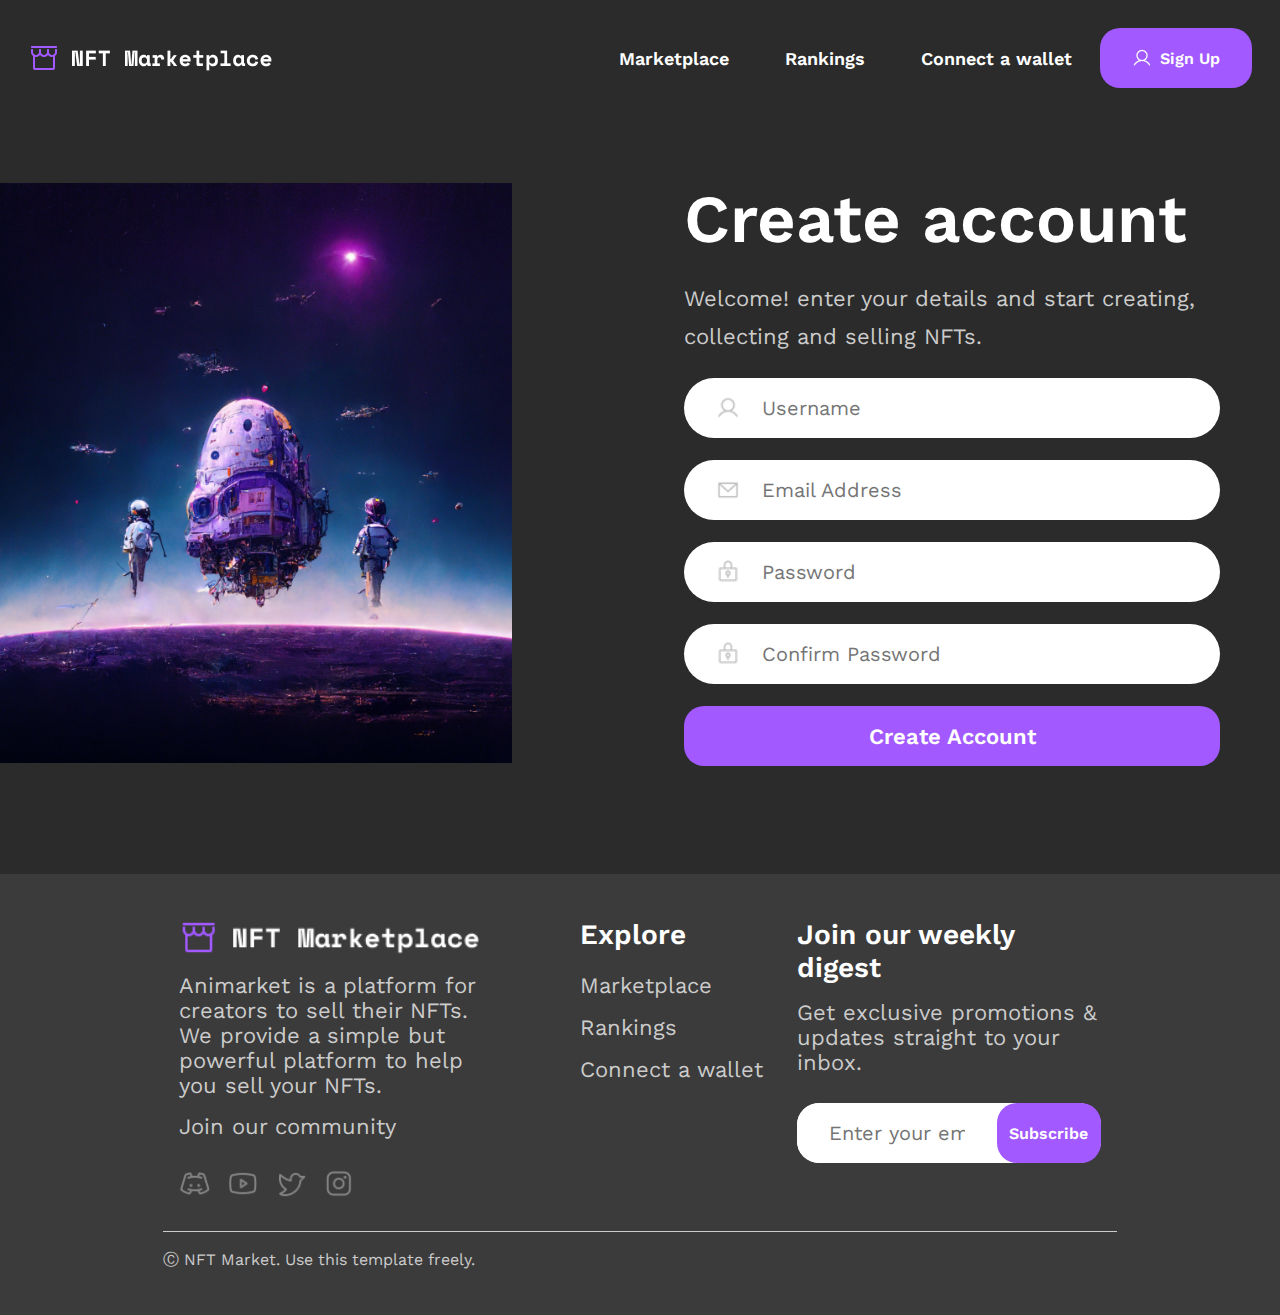
==== create-account.html @ fefdd514 "create wallet and create account added" ====
<!DOCTYPE html>
<html lang="en">
  <head>
    <meta charset="UTF-8" />
    <meta name="viewport" content="width=device-width, initial-scale=1.0" />
    <link rel="stylesheet" href="style.css" />
    <title>MintMarket | Signup</title>
  </head>
  <body>
    <header class="header">
        <img src="./assets/logo.png" alt="logo" />
    
        <nav>
          <ul>
            <li>Marketplace</li>
            <li>Rankings</li>
            <li>Connect a wallet</li>
            <button><img src="./assets/User.png" alt="" /> Sign Up</button>
          </ul>
        </nav>
      </header>

<div class="create-account">
<img src="./assets/create-account-banner.png" alt="">
        <form>

            <h1>Create account</h1>

            <p>Welcome! enter your details and start creating, collecting and selling NFTs.</p>

<div class="myInput">
    <img src="./assets/name.png" alt="">
    <input type="text" placeholder="Username">
</div>

<div class="myInput">
    <img src="./assets/email.png" alt="">

    <input type="email" placeholder="Email Address">
</div>

<div class="myInput">
    <img src="./assets/LockKey.png" alt="">

    <input type="password" placeholder="Password">
</div>

<div class="myInput">
    <img src="./assets/LockKey.png" alt="">

    <input type="password" placeholder="Confirm Password">
</div>

<button class="btn">Create Account</button>

        </form>
</div>

      <footer>

        <div class="top">
          <div class="first">
            <img src="./assets/logo.png" alt="logo">
            <p>Animarket is a platform for creators to sell their NFTs. We provide a simple but powerful platform to
              help you sell your NFTs.</p>
      
            <h5>Join our community</h5>
      
            <div class="social">
              <img src="./assets/DiscordLogo.png" alt="instagram">
              <img src="./assets/YoutubeLogo.png" alt="facebook">
              <img src="./assets/TwitterLogo.png" alt="twitter">
              <img src="./assets/InstagramLogo.png" alt="linkedin">
            </div>
          </div>
          <div class="second">
            <h5>Explore</h5>
            <ul>
              <li>Marketplace</li>
              <li>Rankings</li>
              <li>Connect a wallet</li>
            </ul>
          </div>
    
          <div class="third">
            <h5>Join our weekly digest</h5>
            <p>Get exclusive promotions & updates straight to your inbox.</p>
            <form>
              <input type="text" name="" id="" placeholder="Enter your email here" required>
              <button class="btn">Subscribe</button>
            </form>
          </div>
        </div>
    
        <div class="bottom">
          Ⓒ NFT Market. Use this template freely.
        </div>
    
        </div>
    
    
      </footer>
  </body>
<script src="./script.js"></script>
</html>
---- style.css ----
@import url('https://fonts.googleapis.com/css2?family=Work+Sans:ital,wght@0,100..900;1,100..900&display=swap');

:root {
    --pri-color: #A259FF;
    --white-color: #fff;
    --blur-back: #3B3B3B;
}

* {
    margin: 0;
    padding: 0;
    box-sizing: border-box;
    font-family: "Work Sans", sans-serif;
    color: #fff;
}

::-webkit-scrollbar {
    width: 8px;
    height: 8px;
    background-color: #3B3B3B;
    border-radius: 8px;
}

::-webkit-scrollbar-thumb {
    background-color: var(--pri-color);
    border-radius: 8px;
}

body {
    background-color: #2B2B2B;
    display: flex;
    align-items: center;
    flex-direction: column;
}

header {
    padding: 28px;
    width: 100%;
    color: white;
    display: flex;
    justify-content: space-between;
    position: sticky;
    top: 0;
    background-color: #2B2B2B;
    z-index: 999;
}

header img {

    object-fit: contain;
}

header ul {
    width: 100%;
    display: flex;
    align-items: center;
}

header li {
    list-style: none;
    display: inline;
    margin: 0 28px;
    font-size: 18px;
    font-weight: 600;
    cursor: pointer;
    transition: all 0.3s ease;
}

header li:hover {
    color: var(--pri-color);
}

header button {
    background-color: var(--pri-color);
    color: var(--white-color);
    width: 152px;
    height: 60px;
    border: none;
    outline: none;
    border-radius: 20px;
    display: flex;
    justify-content: center;
    align-items: center;
    gap: 8px;
    font-size: 16px;
    font-weight: 600;
    cursor: pointer;
    transition: all 0.3s ease-in;
}

header button:hover {
    background-color: #8933fa;
}

main {
    margin-top: 100px;
    display: flex;
    justify-content: center;
    flex-direction: column;
    align-items: center;
    max-width: 75%;
}

@media screen and (max-width: 1375px) {
    main {
        max-width: 85%;
    }
}

main .hero {
    display: flex;
    justify-content: space-between;
    align-items: center;
    gap: 18px;
    width: 100%;
    margin-bottom: 24px;
}

main .hero .left {
    width: 50%;
}

main .hero .left h1 {
    font-size: 67px;
}

main .hero .left p {
    font-size: 22px;
    line-height: 36px;
    margin-bottom: 14px;
    font-weight: 400;
}

main .hero .left .hero-info {
    margin-top: 44px;
    display: flex;
    justify-content: start;
    gap: 10%;
}

@media screen and (max-width: 1375px) {
    main .hero .left .hero-info {
        gap: 10%;
    }
}

main .hero .left .hero-info .count {
    font-size: 48px;
}

@media screen and (max-width: 1375px) {
    main .hero .left .hero-info .count {
        font-size: 36px;
    }
}

main .hero .left .hero-info p {
    font-size: 28px;
}

@media screen and (max-width: 1375px) {
    main .hero .left .hero-info p {
        font-size: 22px;
    }
}

main .hero .right {
    width: 50%;
    display: flex;
    align-items: end;
    flex-direction: column;
}

main .hero .right .bio {
    gap: 12px;
    font-size: 22px;
    font-weight: 500;
    background-color: var(--blur-back);
    width: 90%;
    padding: 28px 22px;
    border-bottom-left-radius: 20px;
    border-bottom-right-radius: 20px;
    height: fit-content;
}

main .hero .right .bio div {
    margin-top: 14px;
    display: flex;
    align-items: center;
    gap: 12px;
    font-size: 18px;
    font-weight: normal;
}

main .hero .right .bio div img {
    width: 24px;
}

main .hero .right img {
    width: 90%;
}


.collection {
    margin-top: 6.5rem;
    text-align: start;
    width: 100%;
}

.collection h2 {
    font-size: 46px;
    margin-bottom: 12px;
    font-weight: 600;
}

.collection p {
    font-size: 32px;
    font-weight: 300;
}

/* common  */

.btn {
    background-color: var(--pri-color);
    color: var(--white-color);
    font-size: 16px;
    font-weight: 600;
    width: 184px;
    height: 60px;
    border: none;
    outline: none;
    border-radius: 20px;
    display: flex;
    justify-content: center;
    align-items: center;
    gap: 8px;
    cursor: pointer;
    transition: all 0.3s ease;
}

.btn:hover {
    background-color: #8933fa;
    scale: 1.1;
}

.btn-outlined {
    background-color: transparent;
    color: var(--pri-color);
    border: 1px solid var(--pri-color);
    outline: none;
    border-radius: 20px;
    display: flex;
    justify-content: center;
    align-items: center;
    gap: 8px;
    cursor: pointer;
    transition: all 0.3s ease;
    padding: 16px 32px;
    font-size: 16px;
}

.btn-outlined:hover {
    background-color: var(--pri-color);
    color: var(--white-color);
}

.btn-outlined .RocketLaunch {
    display: none;
}

.btn-outlined:hover .RocketLaunch {
    display: inline;
}

.btn-outlined:hover .outlined-rocket {
    display: none;
}

.trending-collections {
    display: flex;
    justify-content: center;
    align-items: center;
    gap: 5%;
    margin: 44px 0;
}

.trending-collections .myData {
    width: 100%;
}

.trending-collections .myData .mainImg {
    width: 100%;
    border-radius: 20px;
    cursor: pointer;
    transition: all 0.3s ease;
    object-fit: contain;
}

.trending-collections .myData .sub-collection {
    margin-top: 12px;
    display: flex;
    gap: 12px;
    width: 100%;
}

.trending-collections .myData .sub-collection img {
    width: 100%;
    cursor: pointer;
    transition: all 0.3s ease;
    object-fit: contain;
}

.trending-collections .myData .creator {
    margin-top: 12px;
}

.trending-collections .myData .creator h2 {
    font-size: 31px;
    font-weight: 600;
    cursor: pointer;
}

.trending-collections .myData .creator .about {
    display: flex;
    align-items: center;
    gap: 12px;
    margin-top: 12px;
}

.trending-collections .myData .creator .about p {
    font-size: 20px;
    font-weight: 350;
}

.creators {
    width: 100%;
    margin: 67px 0;

}

.creators .top {
    display: flex;
    justify-content: space-between;
    align-items: center;
    width: 100%;
}


.creators .top .left h2 {
    font-size: 46px;
    margin-bottom: 12px;
    font-weight: 600;
}

.creators .top .left p {
    font-size: 32px;
    font-weight: 300;
}

.top-creators {
    display: flex;
    justify-content: start;
    align-items: center;
    flex-wrap: wrap;
    gap: 36px;
    margin-top: 44px;
    width: 100%;
}

.top-creators .creator {
    position: relative;
}

.top-creators .creator .rank {
    position: absolute;
    top: 16px;
    z-index: 10;
    left: 16px;
    padding: 5px 9px;
    border-radius: 50%;
    background: #2B2B2B;
    color: #858584;
}

.top-creators .creator {
    display: flex;
    flex-direction: column;
    align-items: center;
    gap: 22px;
    background-color: var(--blur-back);
    padding: 20px;
    border-radius: 20px;
    width: 240px;
    text-align: center;
}

.top-creators .creator .info h4 {
    margin: 10px 0;
    font-size: 24px;
}

.top-creators .creator .info p {
    font-size: 18px;
    font-weight: 300;
    margin-top: 16px;
}

.top-creators .creator .info p span {
    color: #858584;
}

.categories {
    width: 100%;
}

.heading {
    font-size: 46px;
    font-weight: 600;
    margin: 44px 0;
}

.categories .cat-data {
    display: flex;
    gap: 36px;
    flex-wrap: wrap;
    justify-content: flex-start;
}

.categories .cat-data .cat {
    width: 240px;
    margin-bottom: 30px;
    transition: all 0.3s ease;
}

.categories .cat-data .cat:hover {
    transform: scale(1.1);
}

.categories .cat-data .cat img {
    object-fit: contain;
    width: 100%;
    margin: 0;

}

.categories .cat-data .cat .about {
    width: 100%;
    background-color: var(--blur-back);
    padding: 20px;
    margin: 0;
    border-bottom-right-radius: 16px;
    border-bottom-left-radius: 16px;
}

.categories .cat-data .cat .about h4 {
    font-size: 22px;
}

.discover-nfts{
    width: 100%;
    margin: 44px 0;
}

.discover-nfts .top {
    display: flex;
    justify-content: space-between;
    align-items: center;
    gap: 16px;
    width: 100%;
}


.discover-nfts .top .left h2 {
    font-size: 46px;
    margin-bottom: 12px;
    font-weight: 600;
}

.discover-nfts .top .left p {
    font-size: 32px;
    font-weight: 300;
}


.discover-nfts .content {
    display: flex;
    justify-content: flex-start;
    align-items: center;
    flex-wrap: wrap;
    gap: 36px;
    margin-top: 44px;
    width: 100%;
}

.discover-nfts .content .card {
    width: 440px;
    transition: all 0.3s ease;
    cursor: pointer;
}

.discover-nfts .content .card:hover {
    transform: scale(1.1);
}

.discover-nfts .content .card img {
    object-fit: cover;
    width: 100%;
    margin: 0;
}

.discover-nfts .content .card .info {
    width: 100%;
    background-color: var(--blur-back);
    padding: 20px;
    margin: 0;
    border-bottom-right-radius: 16px;
    border-bottom-left-radius: 16px;
}


.discover-nfts .content .card .info h4 {
    font-size: 32px;
    font-weight: 500;
}

.discover-nfts .content .card .info .about {
    display: flex;
    align-items: center;
    margin: 32px 0;
    gap: 12px;
    font-size: 18px;
}

.discover-nfts .content .card .info .about img{
    width: 32px;
    height: 32px;
    border-radius: 50%;
    object-fit: cover;
}

.discover-nfts .content .card .info .price{
    display: flex;
    justify-content: space-between;
    align-items: center;
    font-size: 22px;
    font-weight: 500;
}

.discover-nfts .content .card .info .price div .priceHeading{
    font-size: 16px;
    font-weight: 400;
    color: #858584;
}

.discover-nfts .content .card .info .price div .priceInfo{
        font-size: 22px;
        margin-top: 6px;
        font-weight: 400;
}
.how-works{
    width: 100%;
    margin: 44px 0;
}

.how-works h2 {
    font-size: 46px;
    margin-bottom: 12px;
    font-weight: 600;
}

.how-works p {
    font-size: 32px;
    font-weight: 300;
}


.how-works .content {
    display: flex;
    justify-content: flex-start;
    align-items: center;
    flex-wrap: wrap;
    gap: 36px;
    margin-top: 44px;
    width: 100%;
}

.how-works .content .card {
    width: 440px;
    transition: all 0.3s ease;
    cursor: pointer;
    background-color: var(--blur-back);
    border-radius: 22px;
    display: flex;
    flex-direction: column;
    justify-content: center;
    align-items: center;
    text-align: center;
}

.how-works .content .card img {
    object-fit: contain;
    width: 250px;
    height: 250px;    
}

.how-works .content .card .info {
    width: 100%;
    padding: 20px;
    margin: 0;
}

.how-works .content .card .info h4 {
    font-size: 24px;
    font-weight: 500;
}

.how-works .content .card .info p {
    font-size: 16px;
    font-weight: 300;
    margin-top: 12px;
    padding: 0 16px;
}

.join-us{
    background-color: var(--blur-back);
    padding: 44px;
    border-radius: 22px;
    width: 100%;
    margin: 44px 0;
    display: flex;
    justify-content: start;
    align-items: center;
    gap: 166px;
}

.join-us div h1{
    font-size: 46px;
    font-weight: 500;
}

.join-us div p{
    font-size: 32px;
    font-weight: 300;
    margin: 12px 0;
}

.join-us form{
    margin-top: 22px;
    display: flex;
    width: 100%;
    max-width: 600px;
    background-color: var(--white-color);
    border-radius: 22px;
}


.join-us form input{
    width: 100%;
    border-radius: 22px;
    color: #2B2B2B;
    border: none;
    outline: none;
    font-size: 20px;
    font-weight: normal;
    background-color: var(--white-color);
    padding: 0 32px;
}

.join-us form button{
    width: 250px;
}

.join-us form button img{
    object-fit: contain;
    width: 24px;
    height: auto;
}


footer {
    width: 100%;
    margin-top: 44px;
    background-color: var(--blur-back);
    padding: 44px;
    display: flex;
    align-items: center;
    flex-direction: column;
}

footer .top {
    width: 80%;
    padding: 0 16px;
    display: flex;
    justify-content: space-between;
    color: #858584;
}

footer .top .first {
    display: flex;
    flex-direction: column;
    gap: 16px;
    font-size: 24px;
    color: #858584;
    width: 33%;

}

footer .top .first h5 {
    font-size: 22px;
    font-weight: normal;
    color: #cccccc;
}

footer .top .first p {
    font-size: 22px;
    font-weight: normal;
    color: #cccccc;
}

footer .top .first img {
    width: 300px;
    height: auto;
    object-fit: contain;
}

footer .top .first .social {
    display: flex;
    gap: 16px;
    margin-top: 12px;
    cursor: pointer;
}

footer .top .first .social img {
    width: 32px;
    height: 32px;
    object-fit: contain;
}

footer .top .second {
    display: flex;
    flex-direction: column;
    padding-left: 10%;
    gap: 16px;
    font-size: 24px;
    color: #858584;
    width: 33%;
}

footer .top .second h5 {
    font-size: 28px;
    font-weight: 600;
    color: #fff;
}

footer .top .second ul {
    margin-top: 6px;
    display: flex;
    flex-direction: column;
    gap: 16px;
}

footer .top .second ul li {
    font-size: 22px;
    font-weight: normal;
    list-style-type: none;
    color: #cccccc;
    cursor: pointer;
    border-bottom: 1px solid transparent;
    width: fit-content;
    transition: all 0.3s ease;
}

footer .top .second ul li:hover {
    color: #fff;
    border-bottom: 1px solid var(--pri-color);
}

footer .top .third {
    display: flex;
    flex-direction: column;
    gap: 16px;
    font-size: 24px;
    color: #858584;
    width: 33%;
}   

footer .top .third h5 {
    font-size: 28px;
    font-weight: 600;
    color: #fff;
}

footer .top .third p {
    font-size: 22px;
    font-weight: normal;
    color: #cccccc;
}

footer .top .third form {
    margin-top: 12px;
    display: flex;
    width: 100%;
    max-width: 600px;
    background-color: var(--white-color);
    border-radius: 22px;
}


footer .top .third form input{
    width: 100%;
    border-radius: 22px;
    color: #2B2B2B;
    border: none;
    outline: none;
    font-size: 20px;
    font-weight: normal;
    background-color: var(--white-color);
    padding: 0 32px;
}

footer .bottom {
    border-top: 1px solid #cccccc ;
    margin-top: 32px;
    padding-top: 18px;
    display: flex;
    color: #cccccc;
    font-size: 16px;
    font-weight: normal;
    width: 80%;
}

/* create-account */

.create-account{
    display: flex;
    justify-content: flex-start;
    align-items: center;
    gap: 140px;
    padding: 32px 0;
    width: 100%;
}

.create-account img{
    width: 40%;
    height: auto;
    object-fit: contain;
}

.create-account form{
    display: flex;
    flex-direction: column;
    gap: 22px;
    width: 100%;
    max-width: 600px;
    background-color: transparent;
    border-radius: 22px;
    padding: 32px;
}

.create-account form h1{
    font-size: 67px;
    font-weight: 600;
    color: #fff;
}

.create-account form p{
    font-size: 22px;
    font-weight: normal;
    color: #cccccc;
    line-height: 38px;
}

.create-account form input{
    width: 100%;
    border-radius: 22px;
    color: #2B2B2B;
    border: none;
    outline: none;
    font-size: 20px;
    font-weight: normal;
    background-color: var(--white-color);
    padding: 0 22px;
    height: 60px;
}   

.create-account form button{
    font-size: 22px;
    width: 100%;
    height: 60px;
}

.create-account form .myInput{
    display: flex;
    align-items: center;
    background-color: var(--white-color);
    border-radius: 100px;
    padding: 0 32px;
    height: 60px;
}

.create-account form .myInput img{
    width: 24px;
    height: 24px;
    object-fit: contain;
}

.wallets{
    display: flex;
    flex-direction: column;
    gap: 12px;
    margin-top: 32px;
    width: 100%;
    max-width: 600px;
}


.wallets .wallet {
    display: flex;
    align-items: center;
    justify-content: start;
    border: 2px solid var(--pri-color);
    gap: 12px;
    width: 350px;
    height: 80px;
    border-radius: 22px;
    background-color: var(--blur-back);
    padding: 0 22px 0px 44px;
    cursor: pointer;
}

.wallets .wallet img{
    width: 44px;
    height: 44px;
    object-fit: contain;
}

.wallets .wallet p{
    font-size: 22px;
    font-weight: 550;
    color: var(--white-color);
}
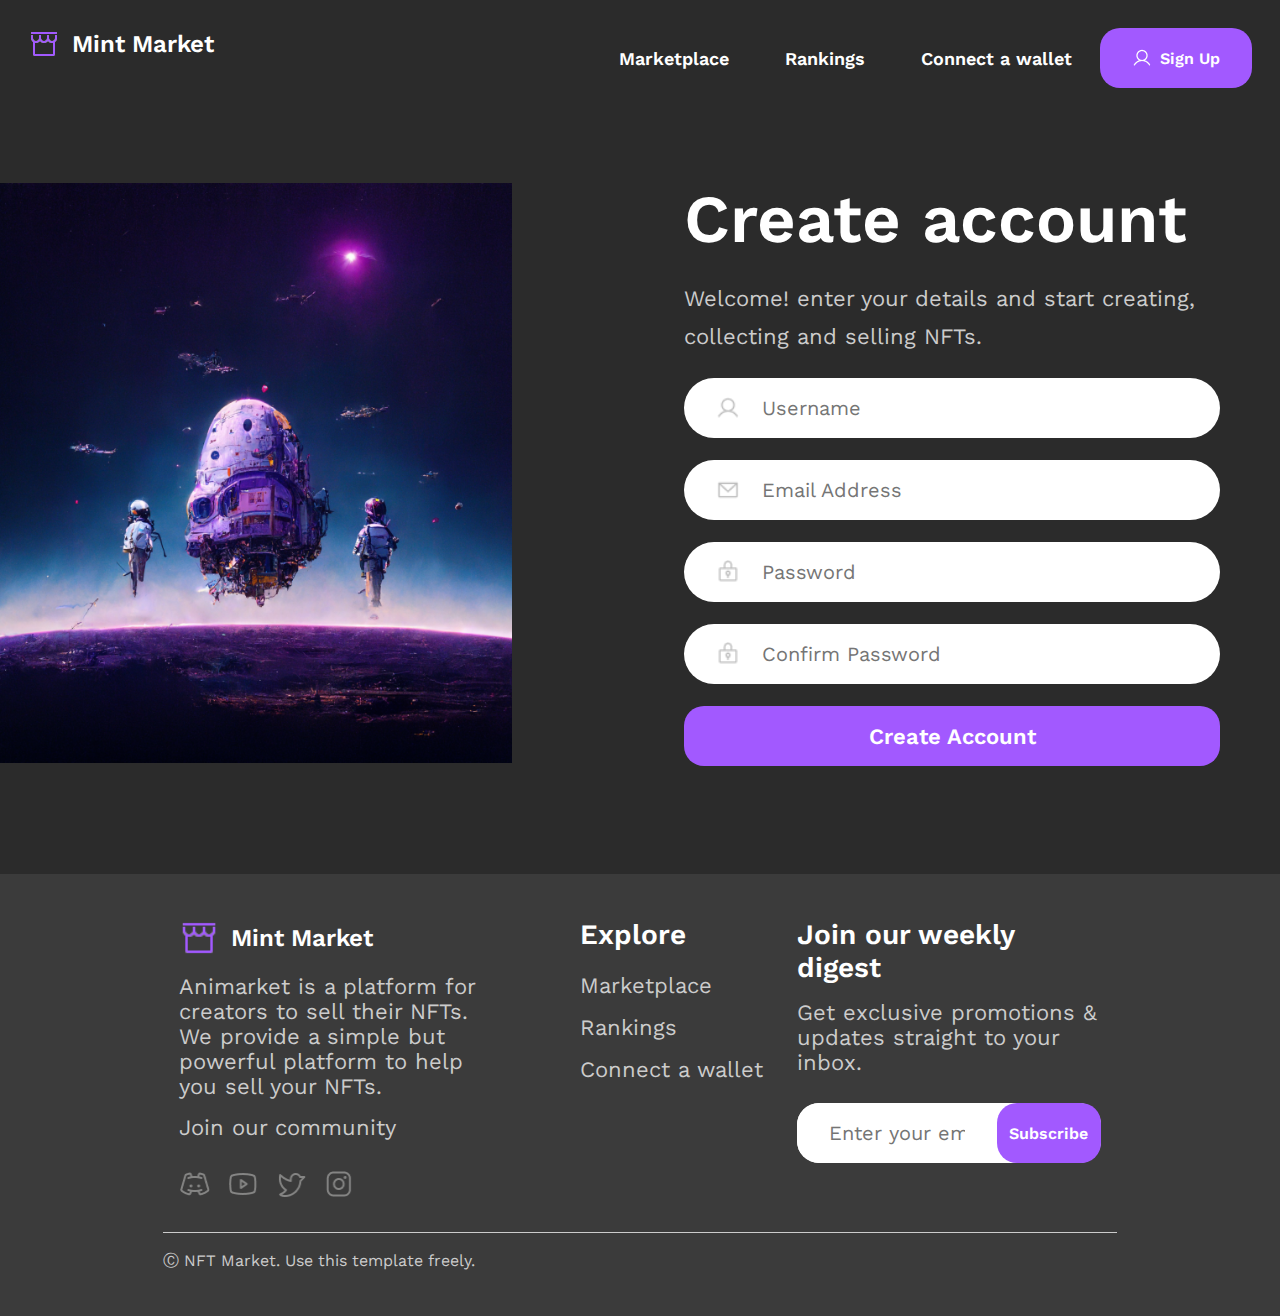
==== commit c5431763: "web complete" ====
--- a/create-account.html
+++ b/create-account.html
@@ -8,17 +8,22 @@
   </head>
   <body>
     <header class="header">
-        <img src="./assets/logo.png" alt="logo" />
-    
-        <nav>
-          <ul>
+      <div> <a href="/index.html"><img src="./assets/logo.png" alt="logo" /> <span>Mint Market</span></a></div>
+      <nav>
+        <ul>
+          <a href="/marketplace.html">
             <li>Marketplace</li>
+          </a>
+          <a href="/top-creators.html">
             <li>Rankings</li>
+          </a>
+          <a href="/wallet.html">
             <li>Connect a wallet</li>
-            <button><img src="./assets/User.png" alt="" /> Sign Up</button>
-          </ul>
-        </nav>
-      </header>
+          </a>
+          <button onclick="window.location.href = '/create-account.html';"><img src="./assets/User.png" alt="" /> Sign Up</button>
+        </ul>
+      </nav>
+    </header>
 
 <div class="create-account">
 <img src="./assets/create-account-banner.png" alt="">
@@ -56,50 +61,53 @@
         </form>
 </div>
 
-      <footer>
+<footer>
 
-        <div class="top">
-          <div class="first">
-            <img src="./assets/logo.png" alt="logo">
-            <p>Animarket is a platform for creators to sell their NFTs. We provide a simple but powerful platform to
+  <div class="top">
+      <div class="first">
+          <div class="logo">
+              <img src="./assets/logo.png" alt="logo">
+              <span>Mint Market</span>
+          </div>
+          <p>Animarket is a platform for creators to sell their NFTs. We provide a simple but powerful platform to
               help you sell your NFTs.</p>
-      
-            <h5>Join our community</h5>
-      
-            <div class="social">
+
+          <h5>Join our community</h5>
+
+          <div class="social">
               <img src="./assets/DiscordLogo.png" alt="instagram">
               <img src="./assets/YoutubeLogo.png" alt="facebook">
               <img src="./assets/TwitterLogo.png" alt="twitter">
               <img src="./assets/InstagramLogo.png" alt="linkedin">
-            </div>
           </div>
-          <div class="second">
-            <h5>Explore</h5>
-            <ul>
+      </div>
+      <div class="second">
+          <h5>Explore</h5>
+          <ul>
               <li>Marketplace</li>
               <li>Rankings</li>
               <li>Connect a wallet</li>
-            </ul>
-          </div>
-    
-          <div class="third">
-            <h5>Join our weekly digest</h5>
-            <p>Get exclusive promotions & updates straight to your inbox.</p>
-            <form>
+          </ul>
+      </div>
+
+      <div class="third">
+          <h5>Join our weekly digest</h5>
+          <p>Get exclusive promotions & updates straight to your inbox.</p>
+          <form>
               <input type="text" name="" id="" placeholder="Enter your email here" required>
               <button class="btn">Subscribe</button>
-            </form>
-          </div>
-        </div>
-    
-        <div class="bottom">
-          Ⓒ NFT Market. Use this template freely.
-        </div>
-    
-        </div>
-    
-    
-      </footer>
+          </form>
+      </div>
+  </div>
+
+  <div class="bottom">
+      Ⓒ NFT Market. Use this template freely.
+  </div>
+
+  </div>
+
+
+</footer>
   </body>
 <script src="./script.js"></script>
 </html>
--- a/style.css
+++ b/style.css
@@ -45,7 +45,18 @@
     z-index: 999;
 }
 
-header img {
+header div a{
+    display: flex;
+    align-items: center;
+    gap: 12px;
+}
+
+header div a span {
+    font-size: 24px;
+    font-weight: 600;
+}
+
+header div a img {
 
     object-fit: contain;
 }
@@ -105,6 +116,10 @@
     main {
         max-width: 85%;
     }
+}
+
+.active {
+    color: var(--pri-color) !important;
 }
 
 main .hero {
@@ -456,7 +471,7 @@
     font-size: 22px;
 }
 
-.discover-nfts{
+.discover-nfts {
     width: 100%;
     margin: 44px 0;
 }
@@ -531,14 +546,14 @@
     font-size: 18px;
 }
 
-.discover-nfts .content .card .info .about img{
+.discover-nfts .content .card .info .about img {
     width: 32px;
     height: 32px;
     border-radius: 50%;
     object-fit: cover;
 }
 
-.discover-nfts .content .card .info .price{
+.discover-nfts .content .card .info .price {
     display: flex;
     justify-content: space-between;
     align-items: center;
@@ -546,18 +561,19 @@
     font-weight: 500;
 }
 
-.discover-nfts .content .card .info .price div .priceHeading{
+.discover-nfts .content .card .info .price div .priceHeading {
     font-size: 16px;
     font-weight: 400;
     color: #858584;
 }
 
-.discover-nfts .content .card .info .price div .priceInfo{
-        font-size: 22px;
-        margin-top: 6px;
-        font-weight: 400;
-}
-.how-works{
+.discover-nfts .content .card .info .price div .priceInfo {
+    font-size: 22px;
+    margin-top: 6px;
+    font-weight: 400;
+}
+
+.how-works {
     width: 100%;
     margin: 44px 0;
 }
@@ -600,7 +616,7 @@
 .how-works .content .card img {
     object-fit: contain;
     width: 250px;
-    height: 250px;    
+    height: 250px;
 }
 
 .how-works .content .card .info {
@@ -621,7 +637,7 @@
     padding: 0 16px;
 }
 
-.join-us{
+.join-us {
     background-color: var(--blur-back);
     padding: 44px;
     border-radius: 22px;
@@ -633,18 +649,18 @@
     gap: 166px;
 }
 
-.join-us div h1{
+.join-us div h1 {
     font-size: 46px;
     font-weight: 500;
 }
 
-.join-us div p{
+.join-us div p {
     font-size: 32px;
     font-weight: 300;
     margin: 12px 0;
 }
 
-.join-us form{
+.join-us form {
     margin-top: 22px;
     display: flex;
     width: 100%;
@@ -654,7 +670,7 @@
 }
 
 
-.join-us form input{
+.join-us form input {
     width: 100%;
     border-radius: 22px;
     color: #2B2B2B;
@@ -666,11 +682,11 @@
     padding: 0 32px;
 }
 
-.join-us form button{
+.join-us form button {
     width: 250px;
 }
 
-.join-us form button img{
+.join-us form button img {
     object-fit: contain;
     width: 24px;
     height: auto;
@@ -703,6 +719,21 @@
     color: #858584;
     width: 33%;
 
+}
+
+footer .top .first .logo {
+    display: flex;
+    align-items: center;
+    gap: 12px;
+    cursor: pointer;
+    font-weight: 600;
+}
+
+
+footer .top .first .logo img {
+    width: 40px;
+    height: auto;
+    object-fit: contain;
 }
 
 footer .top .first h5 {
@@ -782,7 +813,7 @@
     font-size: 24px;
     color: #858584;
     width: 33%;
-}   
+}
 
 footer .top .third h5 {
     font-size: 28px;
@@ -806,7 +837,7 @@
 }
 
 
-footer .top .third form input{
+footer .top .third form input {
     width: 100%;
     border-radius: 22px;
     color: #2B2B2B;
@@ -819,7 +850,7 @@
 }
 
 footer .bottom {
-    border-top: 1px solid #cccccc ;
+    border-top: 1px solid #cccccc;
     margin-top: 32px;
     padding-top: 18px;
     display: flex;
@@ -831,7 +862,7 @@
 
 /* create-account */
 
-.create-account{
+.create-account {
     display: flex;
     justify-content: flex-start;
     align-items: center;
@@ -840,13 +871,13 @@
     width: 100%;
 }
 
-.create-account img{
+.create-account img {
     width: 40%;
     height: auto;
     object-fit: contain;
 }
 
-.create-account form{
+.create-account form {
     display: flex;
     flex-direction: column;
     gap: 22px;
@@ -857,20 +888,20 @@
     padding: 32px;
 }
 
-.create-account form h1{
+.create-account form h1 {
     font-size: 67px;
     font-weight: 600;
     color: #fff;
 }
 
-.create-account form p{
+.create-account form p {
     font-size: 22px;
     font-weight: normal;
     color: #cccccc;
     line-height: 38px;
 }
 
-.create-account form input{
+.create-account form input {
     width: 100%;
     border-radius: 22px;
     color: #2B2B2B;
@@ -881,15 +912,15 @@
     background-color: var(--white-color);
     padding: 0 22px;
     height: 60px;
-}   
-
-.create-account form button{
+}
+
+.create-account form button {
     font-size: 22px;
     width: 100%;
     height: 60px;
 }
 
-.create-account form .myInput{
+.create-account form .myInput {
     display: flex;
     align-items: center;
     background-color: var(--white-color);
@@ -898,13 +929,13 @@
     height: 60px;
 }
 
-.create-account form .myInput img{
+.create-account form .myInput img {
     width: 24px;
     height: 24px;
     object-fit: contain;
 }
 
-.wallets{
+.wallets {
     display: flex;
     flex-direction: column;
     gap: 12px;
@@ -928,14 +959,501 @@
     cursor: pointer;
 }
 
-.wallets .wallet img{
+.wallets .wallet img {
     width: 44px;
     height: 44px;
     object-fit: contain;
 }
 
-.wallets .wallet p{
+.wallets .wallet p {
     font-size: 22px;
     font-weight: 550;
     color: var(--white-color);
+}
+
+.top-artists {
+    text-align: left;
+    width: 100%;
+}
+
+.top-artists h1 {
+    font-size: 67px;
+    font-weight: 600;
+    width: 100%;
+    color: #fff;
+}
+
+.top-artists p {
+    width: 100%;
+    font-size: 22px;
+    margin-top: 12px;
+    font-weight: normal;
+    color: #cccccc;
+    line-height: 38px;
+}
+
+.top-artists .artist-header {
+    display: grid;
+    grid-template-columns: 0.5fr 5fr 2fr 2fr 2fr;
+    border: 2px solid #3B3B3B;
+    border-radius: 22px;
+    gap: 12px;
+    width: 100%;
+    margin-top: 12px;
+    padding: 16px;
+}
+
+.top-artists .artist-header p {
+    color: #858584;
+    font-size: 18px;
+    padding: 0 10px;
+    font-weight: normal;
+    margin: 0;
+}
+
+
+.top-artists .artists {
+    display: grid;
+    grid-template-columns: 0.5fr 5fr 2fr 2fr 2fr;
+    padding: 16px 0;
+    width: 100%;
+    margin-top: 12px;
+}
+
+.top-artists .artists .artist {
+    display: contents;
+    background-color: var(--blur-back) !important;
+    border-radius: 22px;
+    cursor: pointer;
+    padding: 16px 0;
+    transition: all 0.3s ease;
+}
+
+.top-artists .artists .artist .index {
+    border-top-left-radius: 22px;
+    border-bottom-left-radius: 22px;
+}
+
+.top-artists .artists .artist .volume {
+    border-top-right-radius: 22px;
+    border-bottom-right-radius: 22px;
+}
+
+.top-artists .artists .artist p,
+.top-artists .artists .artist .artist-info {
+    display: flex;
+    padding: 10px 16px;
+    align-items: center;
+    gap: 12px;
+    font-size: 20px;
+    font-weight: 350;
+    color: var(--white-color);
+    background-color: #3B3B3B;
+    margin: 0;
+    margin-bottom: 16px;
+}
+
+.top-artists .artists .artist .artist-info p {
+    font-weight: 550;
+}
+
+.top-artists .artists .artist .change {
+    color: #00AC4F;
+}
+
+.top-artists .artists .artist img {
+    width: 52px;
+    height: 52px;
+    object-fit: cover;
+    border-radius: 50%;
+}
+
+.hero-market {
+    margin: 44px 0;
+    width: 80%;
+
+}
+
+.hero-market h1 {
+    font-size: 67px;
+    font-weight: 600;
+    width: 100%;
+    color: #fff;
+}
+
+.hero-market p {
+    width: 100%;
+    font-size: 22px;
+    margin-top: 12px;
+    font-weight: normal;
+    color: #cccccc;
+    line-height: 38px;
+}
+
+.hero-market form {
+    margin-top: 44px;
+    display: flex;
+    align-items: center;
+    justify-content: space-between;
+    width: 100%;
+    border: 2px solid #3B3B3B;
+    border-radius: 22px;
+    padding: 13px 16px;
+    background-color: transparent;
+    gap: 12px;
+}
+
+.hero-market form input {
+    width: 100%;
+    border: none;
+    outline: none;
+    background-color: transparent;
+    color: #fff;
+    font-size: 18px;
+}
+
+.hero-market form button {
+    border: none;
+    outline: none;
+    display: flex;
+    justify-content: center;
+    align-items: center;
+    cursor: pointer;
+    background-color: transparent;
+}
+
+
+.market-main {
+    background-color: var(--blur-back);
+    width: 100%;
+    display: flex;
+    justify-content: center;
+
+}
+
+
+.market {
+    padding: 44px;
+    display: flex;
+    justify-content: start;
+    flex-wrap: wrap;
+    gap: 36px;
+    width: 80%;
+}
+
+.market .market-content {
+    display: flex;
+    justify-content: flex-start;
+    align-items: center;
+    flex-wrap: wrap;
+    gap: 36px;
+    margin-top: 44px;
+}
+
+.market .market-content .card {
+    width: 440px;
+    transition: all 0.3s ease;
+    cursor: pointer;
+}
+
+.market .market-content .card:hover {
+    transform: scale(1.1);
+}
+
+.market .market-content .card img {
+    object-fit: cover;
+    width: 100%;
+    margin: 0;
+}
+
+.market .market-content .card .info {
+    width: 100%;
+    background-color: #2B2B2B;
+    padding: 20px;
+    margin: 0;
+    border-bottom-right-radius: 16px;
+    border-bottom-left-radius: 16px;
+}
+
+
+.market .market-content .card .info h4 {
+    font-size: 32px;
+    font-weight: 500;
+}
+
+.market .market-content .card .info .about {
+    display: flex;
+    align-items: center;
+    margin: 32px 0;
+    gap: 12px;
+    font-size: 18px;
+}
+
+.market .market-content .card .info .about img {
+    width: 32px;
+    height: 32px;
+    border-radius: 50%;
+    object-fit: cover;
+}
+
+.market .market-content .card .info .price {
+    display: flex;
+    justify-content: space-between;
+    align-items: center;
+    font-size: 22px;
+    font-weight: 500;
+}
+
+.market .market-content .card .info .price div .priceHeading {
+    font-size: 16px;
+    font-weight: 400;
+    color: #858584;
+}
+
+.market .market-content .card .info .price div .priceInfo {
+    font-size: 22px;
+    margin-top: 6px;
+    font-weight: 400;
+}
+
+.detail-header {
+    width: 100%;
+}
+
+.detail-header img {
+    width: 100%;
+    height: 60vh;
+    object-fit: cover;
+}
+
+
+.nft-info {
+    display: flex;
+    justify-content: space-between;
+    align-items: flex-start;
+    margin: 44px 0;
+    width: 80%;
+    gap: 12px;
+}
+
+.nft-info .left {
+    width: 60%;
+}
+
+.nft-info .left h2 {
+    font-size: 46px;
+    margin-bottom: 12px;
+    font-weight: 600;
+}
+
+.nft-info .left p {
+    font-size: 18px;
+    margin-bottom: 12px;
+    font-weight: normal;
+    color: var(--white-color);
+    line-height: 38px;
+}
+
+.nft-info .left b {
+    font-size: 18px;
+    margin-top: 12px;
+    color: #858584;
+    font-weight: 600;
+    line-height: 38px;
+}
+
+.nft-info .left .creator {
+    display: flex;
+    align-items: center;
+    gap: 12px;
+    margin: 12px 0;
+}
+
+.nft-info .left .creator img {
+    width: 40px;
+    height: 40px;
+    border-radius: 50%;
+    object-fit: cover;
+}
+
+.nft-info .left .creator span {
+    font-size: 18px;
+    font-weight: 500;
+}
+
+.nft-info .left .tags {
+    display: flex;
+    align-items: center;
+    gap: 12px;
+    margin: 12px 0;
+}
+
+.nft-info .left .tags button {
+    padding: 8px 14px;
+    background-color: var(--blur-back);
+    border: none;
+    border-radius: 12px;
+    color: var(--white-color);
+    font-size: 14px;
+}
+
+.nft-info .right {
+    width: 40%;
+    display: flex;
+    flex-direction: column;
+    align-items: flex-end;
+}
+
+.box {
+    background-color: var(--blur-back);
+    padding: 20px;
+    border-radius: 16px;
+    width: fit-content;
+    display: flex;
+    flex-direction: column;
+    align-items: center;
+    gap: 12px;
+}
+
+.box p {
+    font-size: 22px;
+    font-weight: normal;
+    color: var(--white-color);
+    line-height: 38px;
+}
+
+.box .timer {
+    display: flex;
+    align-items: center;
+    gap: 18px;
+    margin: 12px 0;
+}
+
+.box .timer .my-time {
+    display: flex;
+    flex-direction: column;
+    align-items: center;
+    gap: 0;
+    margin: 0;
+    padding: 0;
+}
+
+.box .timer .my-time p {
+    font-size: 44px;
+    font-weight: 500;
+}
+
+.box .timer .my-time span {
+    font-size: 14px;
+    font-weight: 500;
+    margin-top: 6px;
+    color: #cccccc;
+}
+
+.colons{
+    color: #cccccc;
+    font-size: 44px;
+    margin-top: -22px;
+}
+
+.related-nfts{
+    max-width: 80%;
+    margin: 44px 0;
+    display: flex;
+    align-items: center;
+    flex-wrap: wrap;
+    gap: 36px;
+}
+
+.related-nfts h2{
+    width: 100%;
+    font-size: 46px;
+    font-weight: 600;
+}
+
+.more-nfts{
+    width: 100%;
+    display: flex;
+    align-items: center;
+    gap: 36px;
+    flex-wrap: wrap;
+}
+
+.more-nfts .content {
+    display: flex;
+    justify-content: flex-start;
+    align-items: center;
+    flex-wrap: wrap;
+    gap: 36px;
+    margin-top: 44px;
+}
+
+.more-nfts .content .card {
+    width: 440px;
+    transition: all 0.3s ease;
+    cursor: pointer;
+}
+
+.more-nfts .content .card:hover {
+    transform: scale(1.1);
+}
+
+.more-nfts .content .card img {
+    object-fit: cover;
+    width: 100%;
+    margin: 0;
+}
+
+.more-nfts .content .card .info {
+    width: 100%;
+    background-color: var(--blur-back);
+    padding: 20px;
+    margin: 0;
+    border-bottom-right-radius: 16px;
+    border-bottom-left-radius: 16px;
+}
+
+
+.more-nfts .content .card .info h4 {
+    font-size: 32px;
+    font-weight: 500;
+}
+
+.more-nfts .content .card .info .about {
+    display: flex;
+    align-items: center;
+    margin: 32px 0;
+    gap: 12px;
+    font-size: 18px;
+}
+
+.more-nfts .content .card .info .about img {
+    width: 32px;
+    height: 32px;
+    border-radius: 50%;
+    object-fit: cover;
+}
+
+.more-nfts .content .card .info .price {
+    display: flex;
+    justify-content: space-between;
+    align-items: center;
+    font-size: 22px;
+    font-weight: 500;
+}
+
+.more-nfts .content .card .info .price div .priceHeading {
+    font-size: 16px;
+    font-weight: 400;
+    color: #858584;
+}
+
+.more-nfts .content .card .info .price div .priceInfo {
+    font-size: 22px;
+    margin-top: 6px;
+    font-weight: 400;
+}
+
+a {
+    text-decoration: none;
 }